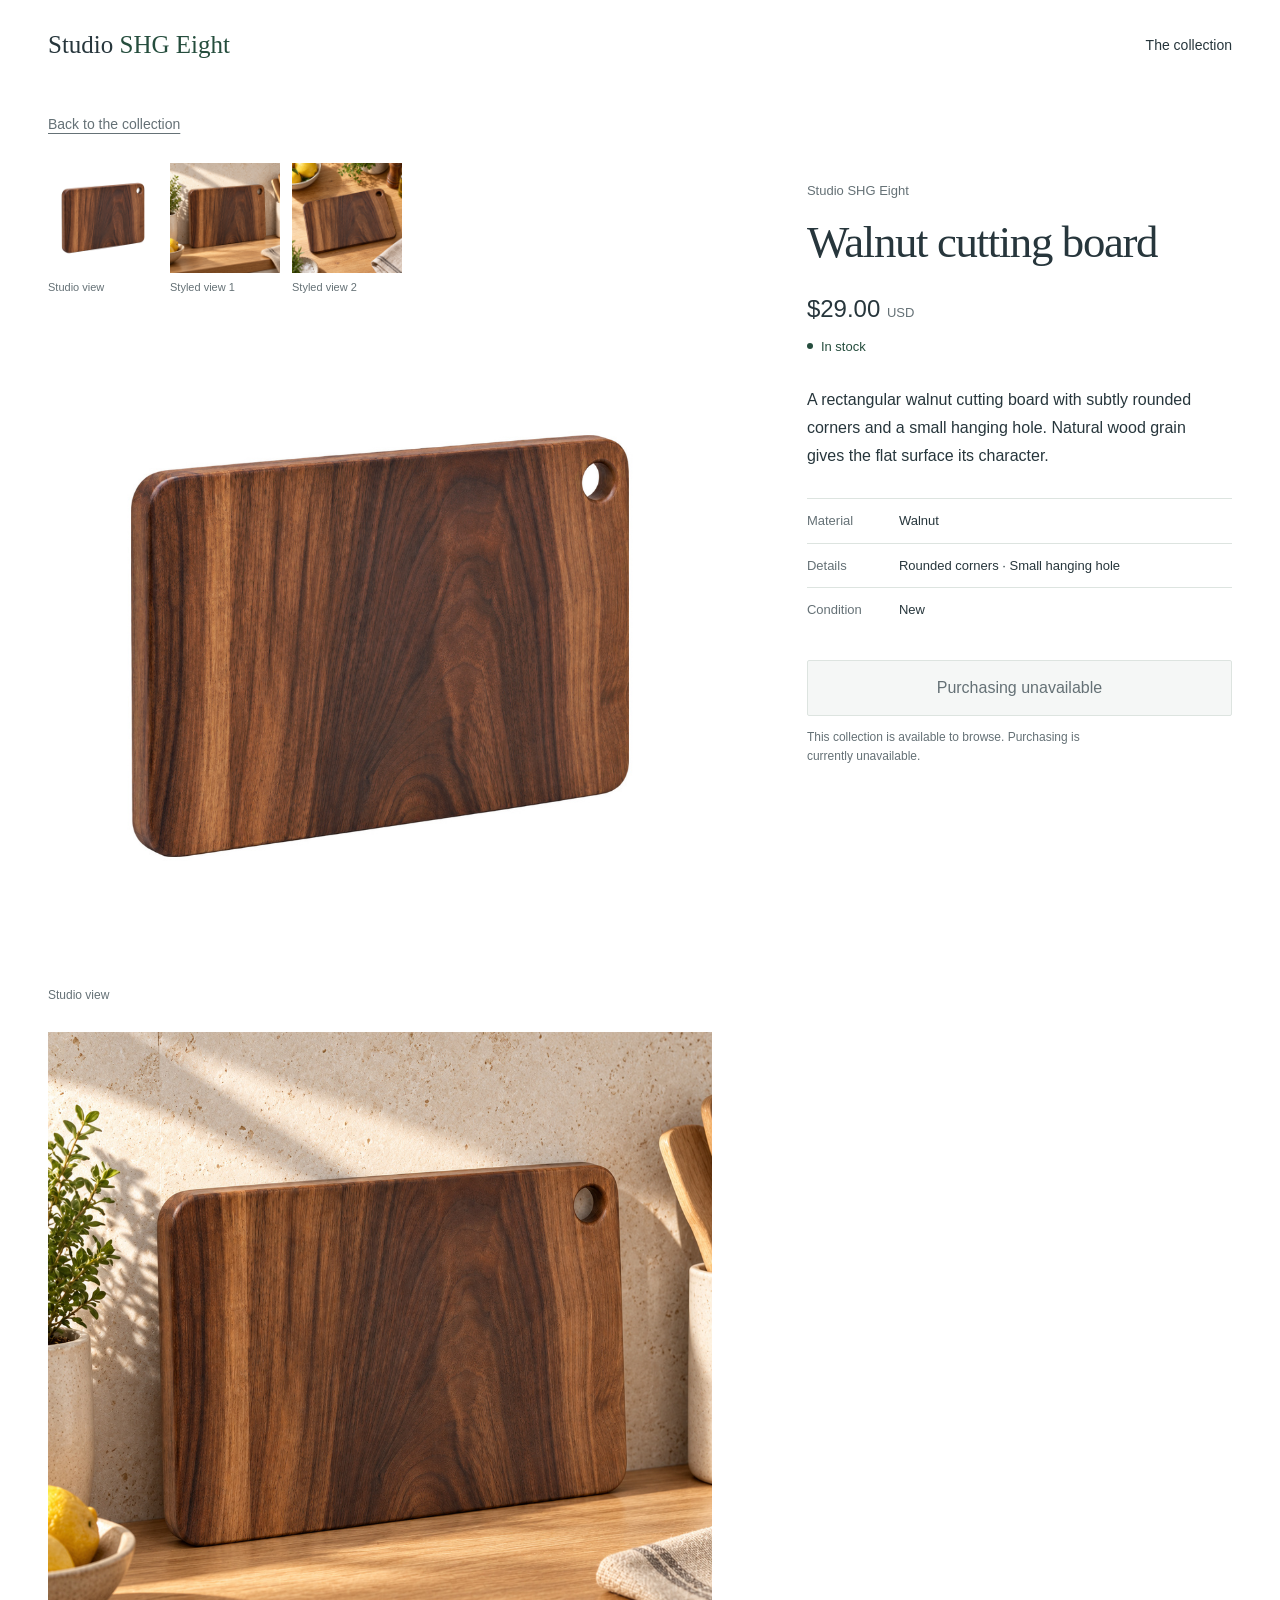
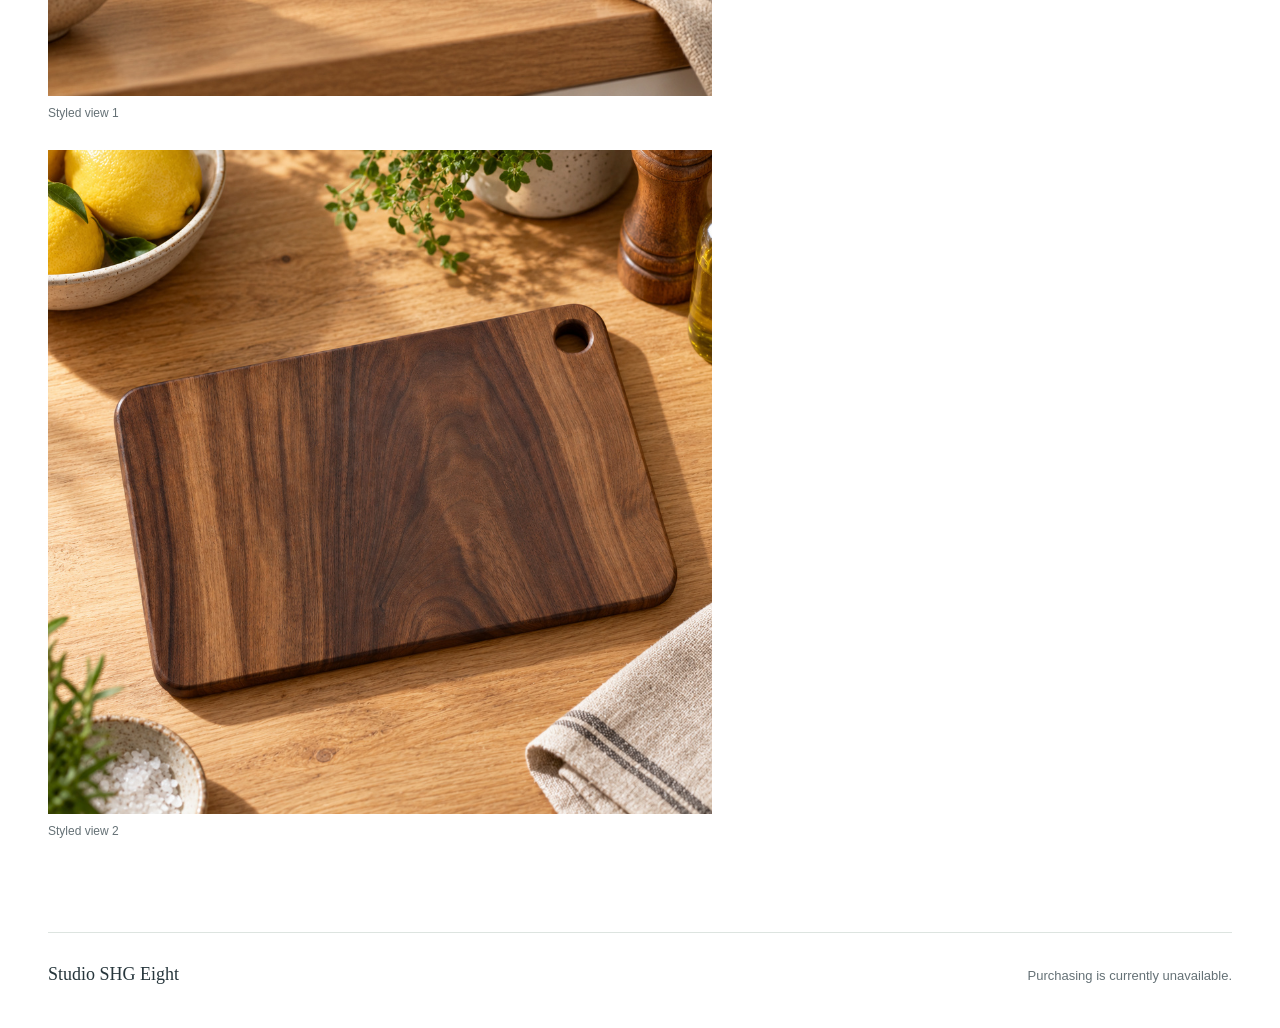
==== public/products/board.html @ 5fb3e2d8 "feat: add eight-product storefront and platform catalog feeds" ====
<!doctype html>
<html lang="en">
<head>
  <meta charset="utf-8">
  <meta name="viewport" content="width=device-width, initial-scale=1">
  <title>Walnut cutting board | Studio SHG Eight</title>
  <meta name="description" content="A rectangular walnut cutting board with subtly rounded corners and a small hanging hole. Natural wood grain gives the flat surface its character.">
  <meta name="theme-color" content="#254d3d">
  <link rel="canonical" href="https://rivunow.github.io/sandbox-home-goods/products/board.html">
  <link rel="stylesheet" href="../styles.css">
  <meta property="og:title" content="Walnut cutting board">
  <meta property="og:description" content="A rectangular walnut cutting board with subtly rounded corners and a small hanging hole. Natural wood grain gives the flat surface its character.">
  <meta property="og:url" content="https://rivunow.github.io/sandbox-home-goods/products/board.html">
  <meta property="og:image" content="https://rivunow.github.io/sandbox-home-goods/images/board-main.jpg">
  <meta property="og:type" content="product">
  <meta property="og:site_name" content="Studio SHG Eight">
  <meta property="product:brand" content="Studio SHG Eight">
  <meta property="product:availability" content="in stock">
  <meta property="product:condition" content="new">
  <meta property="product:price:amount" content="29.00">
  <meta property="product:price:currency" content="USD">
  <meta property="product:retailer_item_id" content="board">
  <script type="application/ld+json">{
  "@context": "https://schema.org",
  "@type": "Product",
  "sku": "board",
  "name": "Walnut cutting board",
  "description": "A rectangular walnut cutting board with subtly rounded corners and a small hanging hole. Natural wood grain gives the flat surface its character.",
  "image": [
    "https://rivunow.github.io/sandbox-home-goods/images/board-main.jpg",
    "https://rivunow.github.io/sandbox-home-goods/images/board-lifestyle-1.jpg",
    "https://rivunow.github.io/sandbox-home-goods/images/board-lifestyle-2.jpg"
  ],
  "brand": {
    "@type": "Brand",
    "name": "Studio SHG Eight"
  },
  "url": "https://rivunow.github.io/sandbox-home-goods/products/board.html",
  "offers": {
    "@type": "Offer",
    "url": "https://rivunow.github.io/sandbox-home-goods/products/board.html",
    "priceCurrency": "USD",
    "price": "29.00",
    "availability": "https://schema.org/InStock",
    "itemCondition": "https://schema.org/NewCondition"
  }
}</script>
</head>
<body>
  <a class="skip-link" href="#main">Skip to content</a>
  <header class="site-header wrap">
    <a class="wordmark" href="../index.html" aria-label="Studio SHG Eight home">Studio <span>SHG Eight</span></a>
    <nav aria-label="Main"><a href="../index.html#collection">The collection</a></nav>
  </header>
  <main id="main" class="wrap product-main">
    <a class="back-link" href="../index.html#collection">Back to the collection</a>
    <div class="product-layout">
      <section class="gallery" aria-label="Walnut cutting board images">
        <nav class="gallery-nav" aria-label="Choose a product image">
          <a href="#view-1" aria-label="View studio view of Walnut cutting board"><img src="../images/board-main.jpg" alt="" width="1000" height="1000" loading="lazy" decoding="async"><span>Studio view</span></a>
          <a href="#view-2" aria-label="View styled view 1 of Walnut cutting board"><img src="../images/board-lifestyle-1.jpg" alt="" width="1000" height="1000" loading="lazy" decoding="async"><span>Styled view 1</span></a>
          <a href="#view-3" aria-label="View styled view 2 of Walnut cutting board"><img src="../images/board-lifestyle-2.jpg" alt="" width="1000" height="1000" loading="lazy" decoding="async"><span>Styled view 2</span></a>
        </nav>
        <figure id="view-1" class="gallery-view">
          <img src="../images/board-main.jpg" alt="Walnut cutting board — studio view" width="1000" height="1000" fetchpriority="high" decoding="async">
          <figcaption>Studio view</figcaption>
        </figure>
        <figure id="view-2" class="gallery-view">
          <img src="../images/board-lifestyle-1.jpg" alt="Walnut cutting board — styled view 1" width="1000" height="1000" loading="lazy" decoding="async">
          <figcaption>Styled view 1</figcaption>
        </figure>
        <figure id="view-3" class="gallery-view">
          <img src="../images/board-lifestyle-2.jpg" alt="Walnut cutting board — styled view 2" width="1000" height="1000" loading="lazy" decoding="async">
          <figcaption>Styled view 2</figcaption>
        </figure>
      </section>
      <section class="product-information" aria-labelledby="product-title">
        <p class="product-brand">Studio SHG Eight</p>
        <h1 id="product-title">Walnut cutting board</h1>
        <p class="price">$29.00 <span>USD</span></p>
        <p class="stock"><span aria-hidden="true"></span>In stock</p>
        <p class="product-description">A rectangular walnut cutting board with subtly rounded corners and a small hanging hole. Natural wood grain gives the flat surface its character.</p>
        <dl class="product-details">
          <div><dt>Material</dt><dd>Walnut</dd></div>
          <div><dt>Details</dt><dd>Rounded corners · Small hanging hole</dd></div>
          <div><dt>Condition</dt><dd>New</dd></div>
        </dl>
        <button class="purchase-button" type="button" disabled aria-describedby="purchase-note">Purchasing unavailable</button>
        <p id="purchase-note" class="purchase-note">This collection is available to browse. Purchasing is currently unavailable.</p>
      </section>
    </div>
  </main>
  <footer class="site-footer wrap">
    <a class="footer-brand" href="../index.html">Studio SHG Eight</a>
    <p>Purchasing is currently unavailable.</p>
  </footer>
</body>
</html>
---- public/styles.css ----
:root {
  --white: #ffffff;
  --slate: #27363c;
  --muted: #657176;
  --forest: #254d3d;
  --line: #dde4e0;
  --wash: #f5f7f6;
  font-family: -apple-system, BlinkMacSystemFont, "Segoe UI", sans-serif;
  color: var(--slate);
  background: var(--white);
  font-synthesis: none;
  line-height: 1.5;
}
* { box-sizing: border-box; }
body { margin: 0; }
a { color: inherit; text-decoration-thickness: 1px; text-underline-offset: 0.25em; }
button { font: inherit; }
img { display: block; max-width: 100%; height: auto; }
h1, h2, h3, p, figure { margin: 0; }
h1, h2 { font-family: Georgia, "Times New Roman", serif; font-weight: 400; }
:focus-visible { outline: 3px solid var(--forest); outline-offset: 5px; }
.wrap { width: min(1280px, calc(100% - 96px)); margin-inline: auto; }
.skip-link { position: absolute; top: 10px; left: 12px; z-index: 10; padding: 12px; background: var(--white); transform: translateY(-180%); }
.skip-link:focus { transform: translateY(0); }
.site-header { display: flex; align-items: center; justify-content: space-between; gap: 24px; padding-block: 30px; }
.wordmark { font-family: Georgia, "Times New Roman", serif; font-size: 25px; line-height: 1.2; text-decoration: none; }
.wordmark span { color: var(--forest); }
.site-header nav { font-size: 14px; }
.site-header nav a { text-decoration: none; }
.site-header nav a:hover { text-decoration: underline; }
.hero { display: grid; grid-template-columns: 0.85fr 1.15fr; gap: 7%; align-items: center; padding-block: 20px 64px; }
.hero-copy { padding-block: 36px; }
.hero h1 { font-size: clamp(36px, 4.3vw, 62px); line-height: 1.07; letter-spacing: -0.035em; }
.hero-copy p { margin-top: 28px; max-width: 31ch; font-size: 17px; line-height: 1.65; color: var(--muted); }
.collection-link { display: inline-block; margin-top: 34px; padding-bottom: 6px; color: var(--forest); border-bottom: 1px solid var(--forest); text-decoration: none; font-size: 15px; }
.hero-image { display: block; background: var(--wash); }
.hero-image img { width: 100%; aspect-ratio: 1; object-fit: contain; }
.collection { scroll-margin-top: 24px; padding-bottom: 88px; }
.section-heading { display: flex; align-items: baseline; justify-content: space-between; gap: 24px; padding-block: 28px; border-top: 1px solid var(--line); }
.section-heading h2 { font-size: 32px; letter-spacing: -0.02em; }
.section-heading p { color: var(--muted); font-size: 14px; }
.product-grid { display: grid; grid-template-columns: repeat(4, minmax(0, 1fr)); gap: 40px 24px; padding: 0; margin: 8px 0 0; list-style: none; }
.product-card { display: block; text-decoration: none; }
.card-image { background: var(--wash); overflow: hidden; }
.card-image img { width: 100%; aspect-ratio: 1; object-fit: contain; }
.card-caption { display: flex; align-items: baseline; justify-content: space-between; gap: 12px; margin-top: 15px; }
.card-caption h3 { font-size: 15px; font-weight: 500; line-height: 1.4; }
.card-caption p { font-size: 14px; white-space: nowrap; }
.card-caption p span { display: block; font-size: 11px; color: var(--muted); text-align: right; }
.card-material { margin-top: 4px; color: var(--muted); font-size: 13px; }
.product-card:hover h3 { text-decoration: underline; text-underline-offset: 0.25em; }
.site-footer { display: flex; align-items: baseline; justify-content: space-between; gap: 24px; border-top: 1px solid var(--line); padding-block: 28px 40px; }
.footer-brand { font-family: Georgia, "Times New Roman", serif; font-size: 18px; text-decoration: none; }
.site-footer p { color: var(--muted); font-size: 13px; }
.product-main { padding-block: 22px 64px; }
.back-link { display: inline-block; color: var(--muted); font-size: 14px; margin-bottom: 28px; }
.product-layout { display: grid; grid-template-columns: minmax(0, 1.25fr) minmax(0, 0.8fr); gap: 8%; align-items: start; }
.gallery-nav { display: flex; gap: 12px; margin-bottom: 18px; }
.gallery-nav a { flex: 1; max-width: 110px; font-size: 11px; text-decoration: none; color: var(--muted); }
.gallery-nav img { width: 100%; aspect-ratio: 1; object-fit: cover; background: var(--wash); }
.gallery-nav span { display: block; margin-top: 6px; }
.gallery-nav a:hover span { color: var(--forest); text-decoration: underline; }
.gallery-view { scroll-margin-top: 24px; margin-bottom: 28px; }
.gallery-view img { width: 100%; aspect-ratio: 1; object-fit: contain; background: var(--wash); }
.gallery-view figcaption { color: var(--muted); font-size: 12px; padding-top: 8px; }
.product-information { position: sticky; top: 36px; padding-top: 18px; }
.product-brand { color: var(--muted); font-size: 13px; margin-bottom: 16px; }
.product-information h1 { font-size: clamp(32px, 3.5vw, 48px); line-height: 1.12; letter-spacing: -0.03em; }
.price { margin-top: 24px; font-size: 24px; }
.price span { font-size: 13px; color: var(--muted); }
.stock { display: flex; align-items: center; gap: 8px; font-size: 13px; color: var(--forest); margin-top: 10px; }
.stock span { width: 6px; height: 6px; background: var(--forest); border-radius: 50%; }
.product-description { margin-top: 30px; font-size: 16px; line-height: 1.75; max-width: 45ch; }
.product-details { margin-block: 28px; font-size: 13px; }
.product-details div { display: grid; grid-template-columns: 76px 1fr; gap: 16px; padding-block: 12px; border-top: 1px solid var(--line); }
.product-details dt { color: var(--muted); }
.product-details dd { margin: 0; }
.purchase-button { width: 100%; border: 1px solid var(--line); padding: 15px 20px; background: var(--wash); color: var(--muted); border-radius: 2px; cursor: not-allowed; }
.purchase-note { margin-top: 12px; max-width: 43ch; font-size: 12px; color: var(--muted); line-height: 1.65; }
@media (max-width: 1000px) {
  .wrap { width: calc(100% - 56px); }
  .hero { gap: 5%; }
  .hero-copy p { font-size: 15px; }
  .product-grid { grid-template-columns: repeat(2, minmax(0, 1fr)); gap: 32px 20px; }
  .card-caption p span { display: inline; }
  .product-layout { gap: 5%; grid-template-columns: 1fr 0.85fr; }
  .product-information h1 { font-size: 36px; }
}
@media (max-width: 680px) {
  .wrap { width: calc(100% - 36px); }
  .site-header { padding-block: 24px; gap: 16px; }
  .wordmark { font-size: 21px; }
  .site-header nav { font-size: 12px; }
  .hero { grid-template-columns: 1fr; gap: 24px; padding-block: 16px 40px; }
  .hero-copy { padding-block: 12px; }
  .hero h1 { font-size: 43px; }
  .hero-copy p { margin-top: 20px; max-width: 35ch; }
  .collection-link { margin-top: 22px; }
  .hero-image { width: 100%; }
  .section-heading { display: block; padding-block: 24px; }
  .section-heading h2 { font-size: 30px; }
  .section-heading p { margin-top: 8px; }
  .product-grid { gap: 28px 14px; }
  .card-caption { display: block; margin-top: 12px; }
  .card-caption h3 { font-size: 14px; }
  .card-caption p { margin-top: 5px; font-size: 13px; }
  .card-caption p span { font-size: 10px; }
  .card-material { font-size: 12px; }
  .collection { padding-bottom: 48px; }
  .site-footer { display: block; padding-block: 24px 32px; }
  .site-footer p { margin-top: 10px; }
  .product-main { padding-top: 8px; }
  .product-layout { display: flex; flex-direction: column; gap: 30px; }
  .product-information { position: static; padding-top: 0; order: -1; width: 100%; }
  .product-information h1 { font-size: 38px; }
  .product-description { margin-top: 24px; }
  .gallery { width: 100%; }
  .gallery-nav a { max-width: none; }
}
@media (prefers-reduced-motion: no-preference) {
  html { scroll-behavior: smooth; }
}
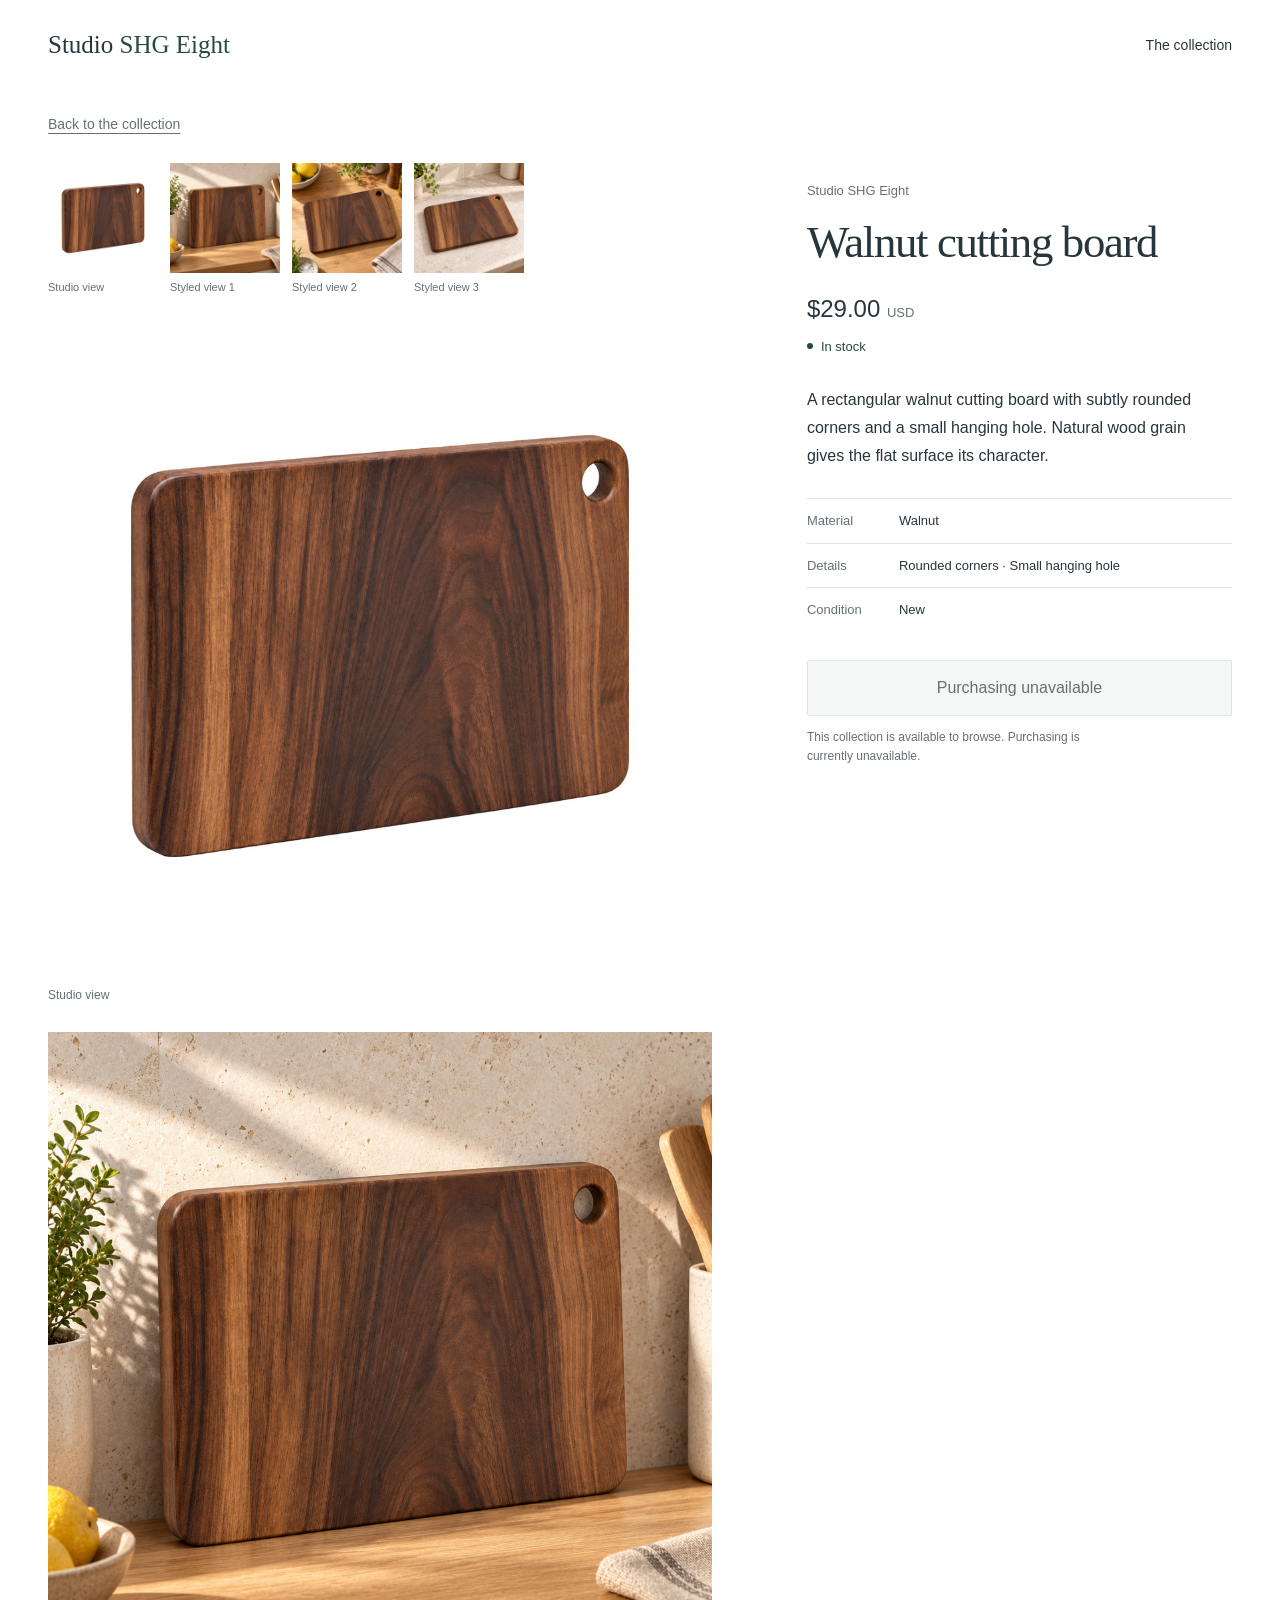
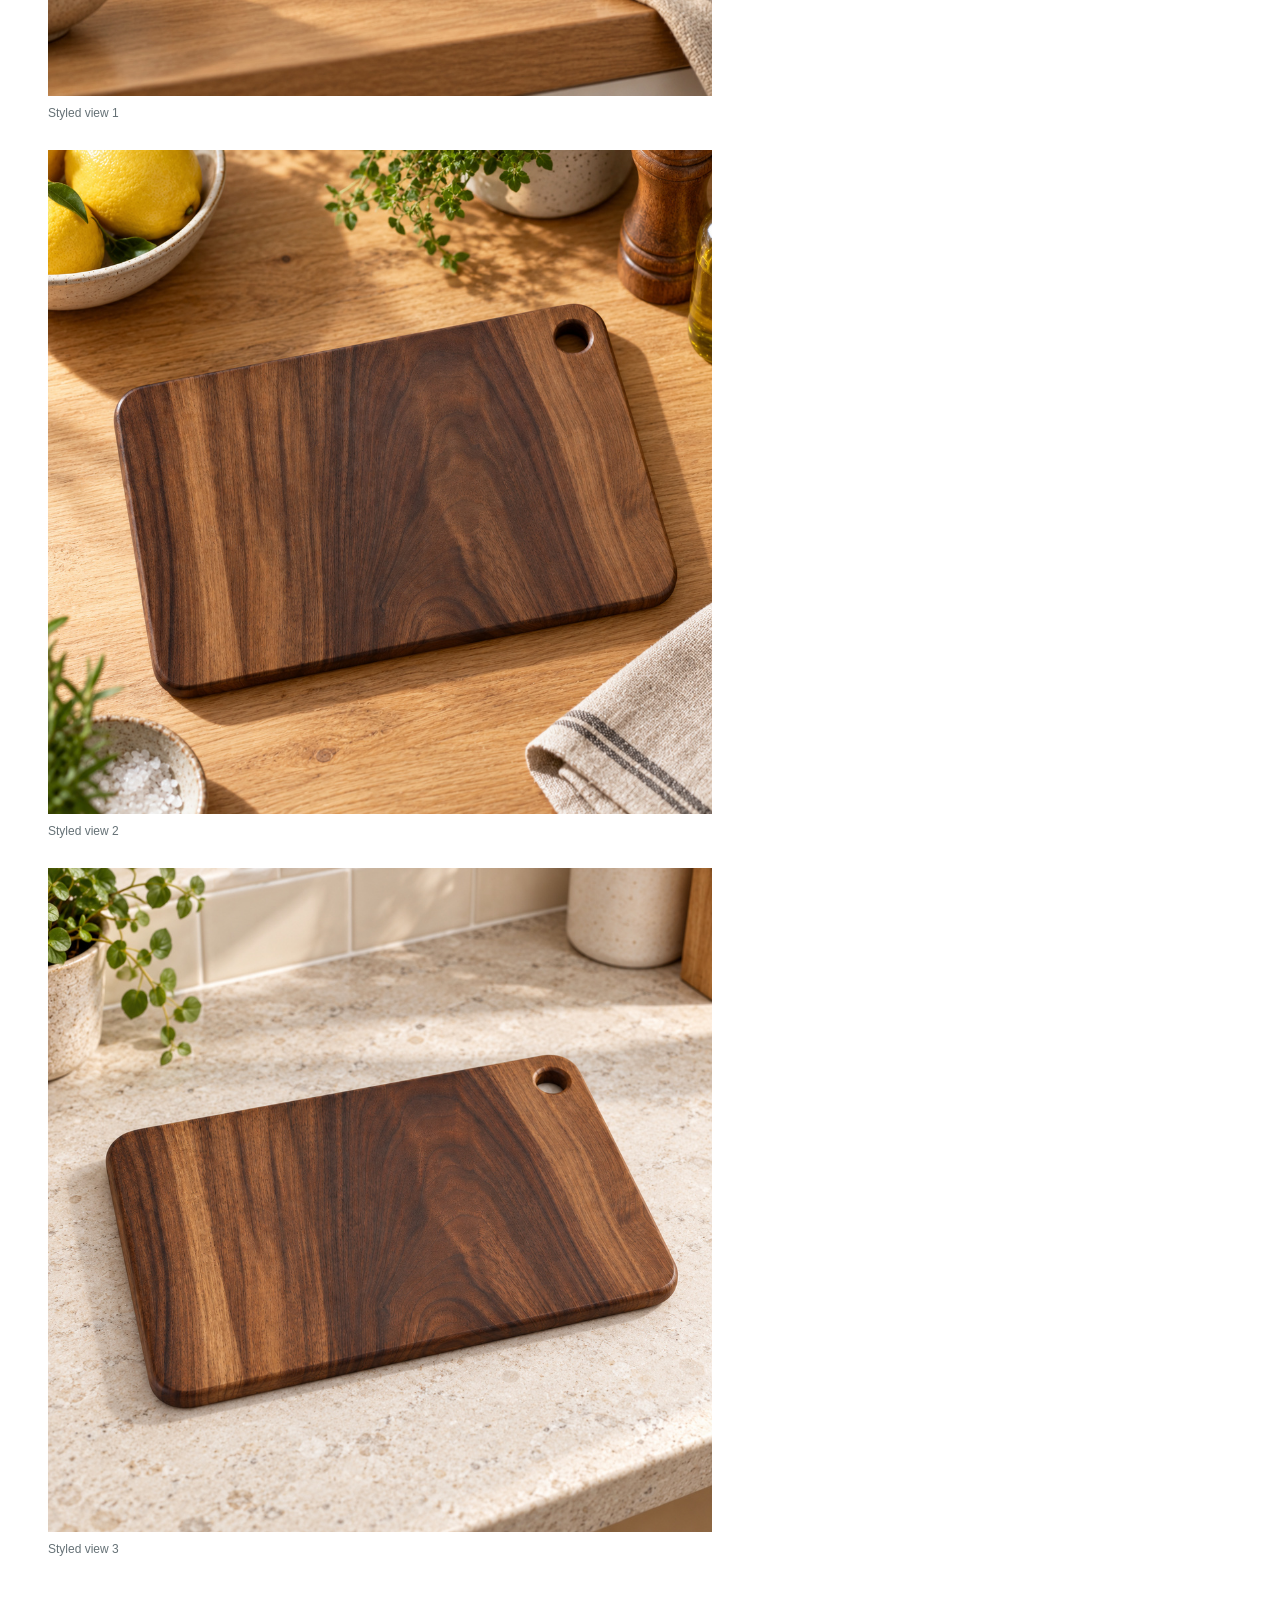
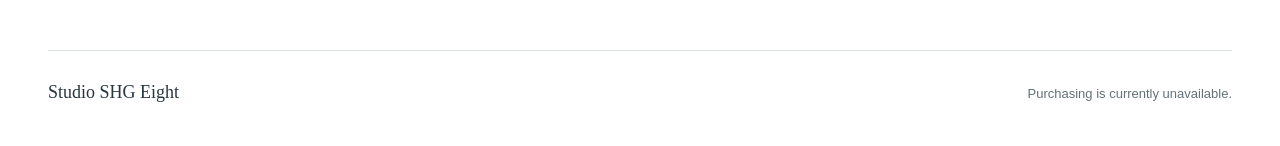
==== commit 31f4e269: "feat: attach an additional styled image to every catalog offer" ====
--- a/public/products/board.html
+++ b/public/products/board.html
@@ -29,7 +29,8 @@
   "image": [
     "https://rivunow.github.io/sandbox-home-goods/images/board-main.jpg",
     "https://rivunow.github.io/sandbox-home-goods/images/board-lifestyle-1.jpg",
-    "https://rivunow.github.io/sandbox-home-goods/images/board-lifestyle-2.jpg"
+    "https://rivunow.github.io/sandbox-home-goods/images/board-lifestyle-2.jpg",
+    "https://rivunow.github.io/sandbox-home-goods/images/board-lifestyle-3.jpg"
   ],
   "brand": {
     "@type": "Brand",
@@ -60,6 +61,7 @@
           <a href="#view-1" aria-label="View studio view of Walnut cutting board"><img src="../images/board-main.jpg" alt="" width="1000" height="1000" loading="lazy" decoding="async"><span>Studio view</span></a>
           <a href="#view-2" aria-label="View styled view 1 of Walnut cutting board"><img src="../images/board-lifestyle-1.jpg" alt="" width="1000" height="1000" loading="lazy" decoding="async"><span>Styled view 1</span></a>
           <a href="#view-3" aria-label="View styled view 2 of Walnut cutting board"><img src="../images/board-lifestyle-2.jpg" alt="" width="1000" height="1000" loading="lazy" decoding="async"><span>Styled view 2</span></a>
+          <a href="#view-4" aria-label="View styled view 3 of Walnut cutting board"><img src="../images/board-lifestyle-3.jpg" alt="" width="1000" height="1000" loading="lazy" decoding="async"><span>Styled view 3</span></a>
         </nav>
         <figure id="view-1" class="gallery-view">
           <img src="../images/board-main.jpg" alt="Walnut cutting board — studio view" width="1000" height="1000" fetchpriority="high" decoding="async">
@@ -72,6 +74,10 @@
         <figure id="view-3" class="gallery-view">
           <img src="../images/board-lifestyle-2.jpg" alt="Walnut cutting board — styled view 2" width="1000" height="1000" loading="lazy" decoding="async">
           <figcaption>Styled view 2</figcaption>
+        </figure>
+        <figure id="view-4" class="gallery-view">
+          <img src="../images/board-lifestyle-3.jpg" alt="Walnut cutting board — styled view 3" width="1000" height="1000" loading="lazy" decoding="async">
+          <figcaption>Styled view 3</figcaption>
         </figure>
       </section>
       <section class="product-information" aria-labelledby="product-title">
